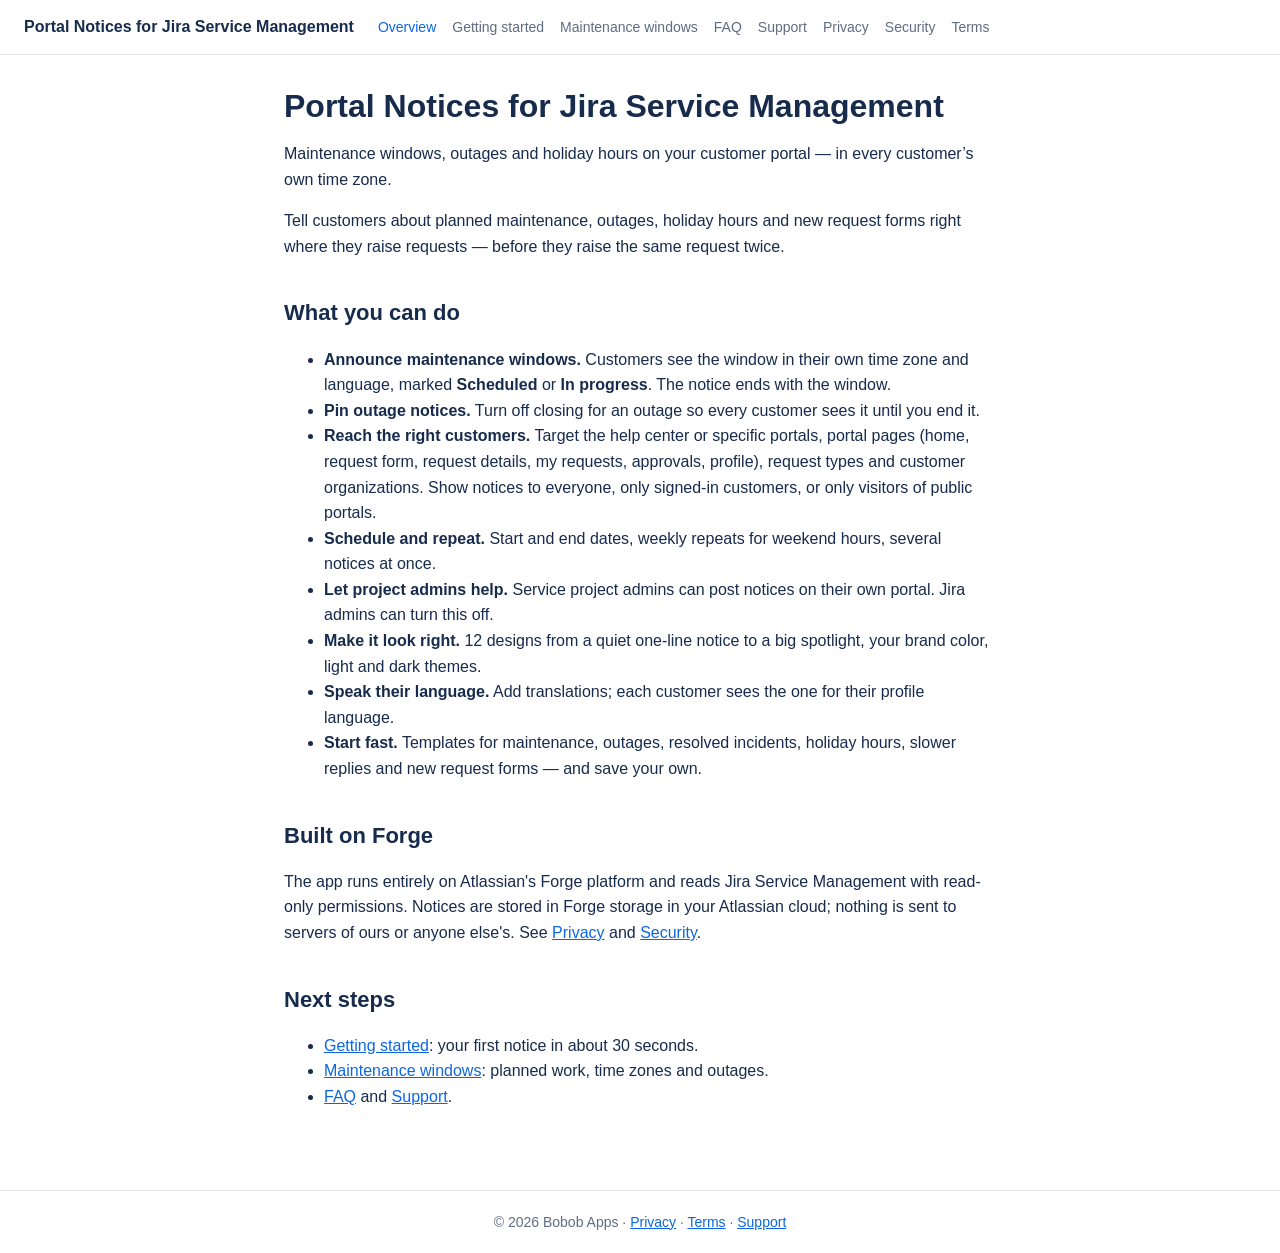
==== index.html @ 99473fac "Portal Notices docs" ====
<!doctype html>
<html lang="en">
<head>
<meta charset="utf-8">
<meta name="viewport" content="width=device-width, initial-scale=1">
<title>Overview · Portal Notices for Jira Service Management</title>
<meta name="description" content="Maintenance windows, outages and holiday hours on your customer portal — in every customer’s own time zone.">
<link rel="stylesheet" href="style.css">
</head>
<body>
<header><a class="brand" href="index.html">Portal Notices for Jira Service Management</a><nav><a href="index.html" aria-current="page">Overview</a><a href="getting-started.html">Getting started</a><a href="maintenance-windows.html">Maintenance windows</a><a href="faq.html">FAQ</a><a href="support.html">Support</a><a href="privacy.html">Privacy</a><a href="security.html">Security</a><a href="terms.html">Terms</a></nav></header>
<main>
<h1 id="portal-notices-for-jira-service-management">Portal Notices for Jira Service Management</h1>
<p>Maintenance windows, outages and holiday hours on your customer portal — in every customer’s own time zone.</p>
<p>Tell customers about planned maintenance, outages, holiday hours and new request forms right where they raise requests — before they raise the same request twice.</p>
<h2 id="what-you-can-do">What you can do</h2>
<ul><li><strong>Announce maintenance windows.</strong> Customers see the window in their own time zone and language, marked <strong>Scheduled</strong> or <strong>In progress</strong>. The notice ends with the window.</li><li><strong>Pin outage notices.</strong> Turn off closing for an outage so every customer sees it until you end it.</li><li><strong>Reach the right customers.</strong> Target the help center or specific portals, portal pages (home, request form, request details, my requests, approvals, profile), request types and customer organizations. Show notices to everyone, only signed-in customers, or only visitors of public portals.</li><li><strong>Schedule and repeat.</strong> Start and end dates, weekly repeats for weekend hours, several notices at once.</li><li><strong>Let project admins help.</strong> Service project admins can post notices on their own portal. Jira admins can turn this off.</li><li><strong>Make it look right.</strong> 12 designs from a quiet one-line notice to a big spotlight, your brand color, light and dark themes.</li><li><strong>Speak their language.</strong> Add translations; each customer sees the one for their profile language.</li><li><strong>Start fast.</strong> Templates for maintenance, outages, resolved incidents, holiday hours, slower replies and new request forms — and save your own.</li></ul>
<h2 id="built-on-forge">Built on Forge</h2>
<p>The app runs entirely on Atlassian's Forge platform and reads Jira Service Management with read-only permissions. Notices are stored in Forge storage in your Atlassian cloud; nothing is sent to servers of ours or anyone else's. See <a href="privacy.html">Privacy</a> and <a href="security.html">Security</a>.</p>
<h2 id="next-steps">Next steps</h2>
<ul><li><a href="getting-started.html">Getting started</a>: your first notice in about 30 seconds.</li><li><a href="maintenance-windows.html">Maintenance windows</a>: planned work, time zones and outages.</li><li><a href="faq.html">FAQ</a> and <a href="support.html">Support</a>.</li></ul>
</main>
<footer>© 2026 Bobob Apps · <a href="privacy.html">Privacy</a> · <a href="terms.html">Terms</a> · <a href="support.html">Support</a></footer>
</body>
</html>
---- style.css ----
:root {
  --bg: #ffffff;
  --text: #172b4d;
  --muted: #5e6c84;
  --line: #dfe1e6;
  --accent: #0c66e4;
  --soft: #e9f2ff;
  --note: #fff7d6;
}
@media (prefers-color-scheme: dark) {
  :root { --bg: #1d2125; --text: #dee4ea; --muted: #9fadbc; --line: #384148; --accent: #579dff; --soft: #1c2b41; --note: #3d2e00; }
}
* { box-sizing: border-box; }
body { margin: 0; background: var(--bg); color: var(--text); font: 16px/1.6 -apple-system, BlinkMacSystemFont, "Segoe UI", Roboto, "Noto Sans", sans-serif; }
header { display: flex; flex-wrap: wrap; align-items: center; gap: 8px 24px; padding: 14px 24px; border-bottom: 1px solid var(--line); }
.brand { font-weight: 700; color: var(--text); text-decoration: none; }
nav { display: flex; flex-wrap: wrap; gap: 4px 16px; font-size: 14px; }
nav a { color: var(--muted); text-decoration: none; }
nav a[aria-current="page"], nav a:hover { color: var(--accent); }
main { max-width: 760px; margin: 0 auto; padding: 32px 24px 64px; }
h1 { font-size: 32px; line-height: 1.2; margin: 0 0 16px; }
h2 { font-size: 22px; margin: 36px 0 8px; }
h3 { font-size: 17px; margin: 24px 0 6px; }
a { color: var(--accent); }
code { padding: 1px 5px; border-radius: 4px; background: var(--soft); font-size: 0.9em; }
table { width: 100%; border-collapse: collapse; margin: 12px 0; font-size: 15px; }
th, td { padding: 8px 10px; border-bottom: 1px solid var(--line); text-align: left; vertical-align: top; }
.note { margin: 16px 0; padding: 12px 14px; border-radius: 10px; background: var(--note); }
footer { padding: 20px 24px; border-top: 1px solid var(--line); color: var(--muted); font-size: 14px; text-align: center; }
@media (max-width: 600px) { h1 { font-size: 26px; } main { padding: 24px 16px 48px; } header { padding: 12px 16px; } }
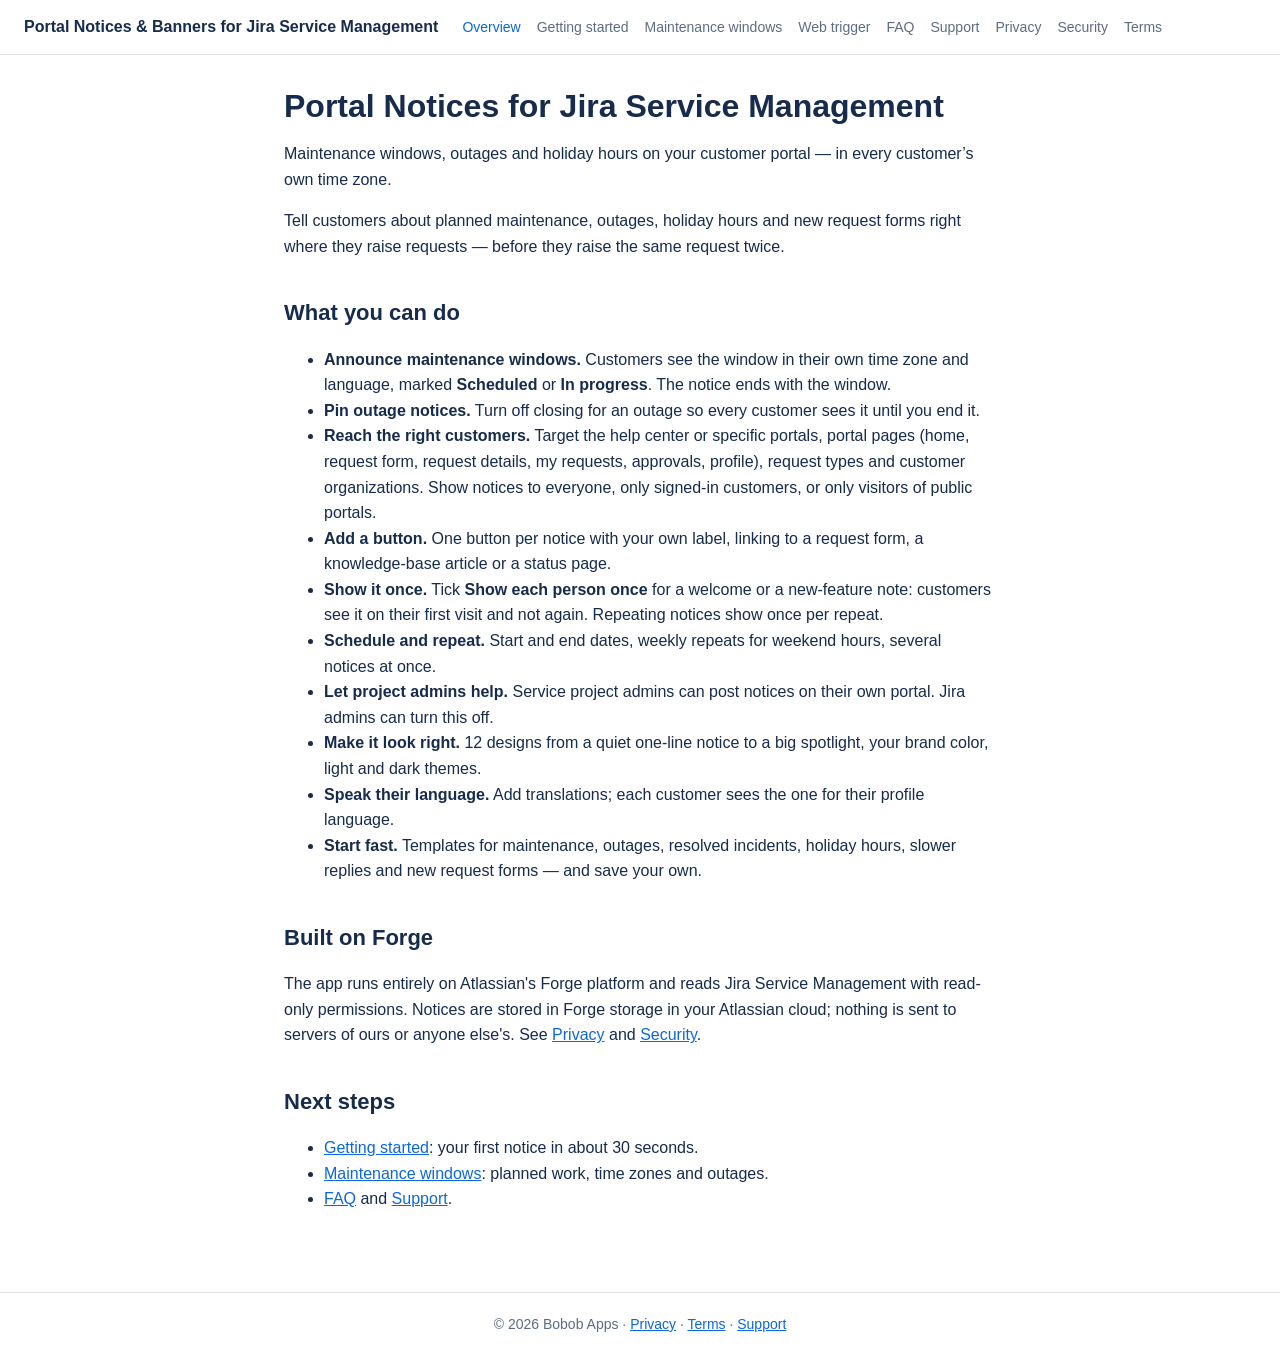
==== commit 39d8bb6e: "Update docs" ====
--- a/index.html
+++ b/index.html
@@ -3,18 +3,18 @@
 <head>
 <meta charset="utf-8">
 <meta name="viewport" content="width=device-width, initial-scale=1">
-<title>Overview · Portal Notices for Jira Service Management</title>
+<title>Overview · Portal Notices &amp; Banners for Jira Service Management</title>
 <meta name="description" content="Maintenance windows, outages and holiday hours on your customer portal — in every customer’s own time zone.">
 <link rel="stylesheet" href="style.css">
 </head>
 <body>
-<header><a class="brand" href="index.html">Portal Notices for Jira Service Management</a><nav><a href="index.html" aria-current="page">Overview</a><a href="getting-started.html">Getting started</a><a href="maintenance-windows.html">Maintenance windows</a><a href="faq.html">FAQ</a><a href="support.html">Support</a><a href="privacy.html">Privacy</a><a href="security.html">Security</a><a href="terms.html">Terms</a></nav></header>
+<header><a class="brand" href="index.html">Portal Notices &amp; Banners for Jira Service Management</a><nav><a href="index.html" aria-current="page">Overview</a><a href="getting-started.html">Getting started</a><a href="maintenance-windows.html">Maintenance windows</a><a href="web-trigger.html">Web trigger</a><a href="faq.html">FAQ</a><a href="support.html">Support</a><a href="privacy.html">Privacy</a><a href="security.html">Security</a><a href="terms.html">Terms</a></nav></header>
 <main>
 <h1 id="portal-notices-for-jira-service-management">Portal Notices for Jira Service Management</h1>
 <p>Maintenance windows, outages and holiday hours on your customer portal — in every customer’s own time zone.</p>
 <p>Tell customers about planned maintenance, outages, holiday hours and new request forms right where they raise requests — before they raise the same request twice.</p>
 <h2 id="what-you-can-do">What you can do</h2>
-<ul><li><strong>Announce maintenance windows.</strong> Customers see the window in their own time zone and language, marked <strong>Scheduled</strong> or <strong>In progress</strong>. The notice ends with the window.</li><li><strong>Pin outage notices.</strong> Turn off closing for an outage so every customer sees it until you end it.</li><li><strong>Reach the right customers.</strong> Target the help center or specific portals, portal pages (home, request form, request details, my requests, approvals, profile), request types and customer organizations. Show notices to everyone, only signed-in customers, or only visitors of public portals.</li><li><strong>Schedule and repeat.</strong> Start and end dates, weekly repeats for weekend hours, several notices at once.</li><li><strong>Let project admins help.</strong> Service project admins can post notices on their own portal. Jira admins can turn this off.</li><li><strong>Make it look right.</strong> 12 designs from a quiet one-line notice to a big spotlight, your brand color, light and dark themes.</li><li><strong>Speak their language.</strong> Add translations; each customer sees the one for their profile language.</li><li><strong>Start fast.</strong> Templates for maintenance, outages, resolved incidents, holiday hours, slower replies and new request forms — and save your own.</li></ul>
+<ul><li><strong>Announce maintenance windows.</strong> Customers see the window in their own time zone and language, marked <strong>Scheduled</strong> or <strong>In progress</strong>. The notice ends with the window.</li><li><strong>Pin outage notices.</strong> Turn off closing for an outage so every customer sees it until you end it.</li><li><strong>Reach the right customers.</strong> Target the help center or specific portals, portal pages (home, request form, request details, my requests, approvals, profile), request types and customer organizations. Show notices to everyone, only signed-in customers, or only visitors of public portals.</li><li><strong>Add a button.</strong> One button per notice with your own label, linking to a request form, a knowledge-base article or a status page.</li><li><strong>Show it once.</strong> Tick <strong>Show each person once</strong> for a welcome or a new-feature note: customers see it on their first visit and not again. Repeating notices show once per repeat.</li><li><strong>Schedule and repeat.</strong> Start and end dates, weekly repeats for weekend hours, several notices at once.</li><li><strong>Let project admins help.</strong> Service project admins can post notices on their own portal. Jira admins can turn this off.</li><li><strong>Make it look right.</strong> 12 designs from a quiet one-line notice to a big spotlight, your brand color, light and dark themes.</li><li><strong>Speak their language.</strong> Add translations; each customer sees the one for their profile language.</li><li><strong>Start fast.</strong> Templates for maintenance, outages, resolved incidents, holiday hours, slower replies and new request forms — and save your own.</li></ul>
 <h2 id="built-on-forge">Built on Forge</h2>
 <p>The app runs entirely on Atlassian's Forge platform and reads Jira Service Management with read-only permissions. Notices are stored in Forge storage in your Atlassian cloud; nothing is sent to servers of ours or anyone else's. See <a href="privacy.html">Privacy</a> and <a href="security.html">Security</a>.</p>
 <h2 id="next-steps">Next steps</h2>
--- a/style.css
+++ b/style.css
@@ -23,6 +23,8 @@
 h3 { font-size: 17px; margin: 24px 0 6px; }
 a { color: var(--accent); }
 code { padding: 1px 5px; border-radius: 4px; background: var(--soft); font-size: 0.9em; }
+pre { margin: 12px 0; padding: 12px 14px; border-radius: 10px; background: var(--soft); overflow-x: auto; font-size: 13px; line-height: 1.5; }
+pre code { padding: 0; background: none; font-size: inherit; }
 table { width: 100%; border-collapse: collapse; margin: 12px 0; font-size: 15px; }
 th, td { padding: 8px 10px; border-bottom: 1px solid var(--line); text-align: left; vertical-align: top; }
 .note { margin: 16px 0; padding: 12px 14px; border-radius: 10px; background: var(--note); }
